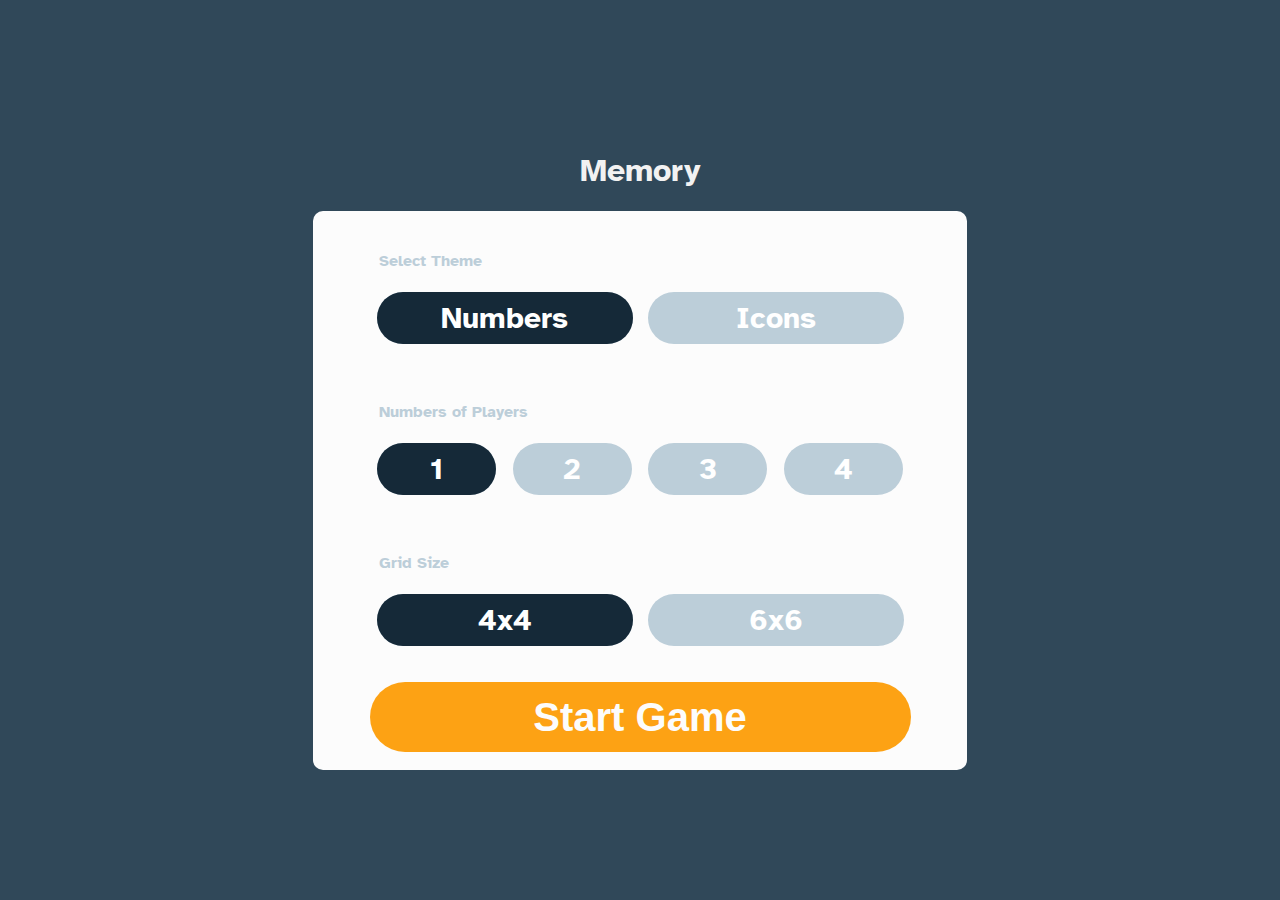
==== index.html @ b0ab828f "updated the resume button" ====
<!DOCTYPE html>
<html lang="en">
<head>
  <meta charset="UTF-8">
  <meta name="viewport" content="width=device-width, initial-scale=1.0">
  <link rel="stylesheet" href="./assets/style.css">
  <link rel="stylesheet" href="./assets/4x4solo.css">
  <link rel="icon" href="./assets/favicon-32x32.png">
  <link rel="preconnect" href="https://fonts.googleapis.com">
  <link rel="preconnect" href="https://fonts.gstatic.com" crossorigin>
  <link href="https://fonts.googleapis.com/css2?family=Atkinson+Hyperlegible:wght@400;700&family=Epilogue:ital,wght@0,400;0,500;0,600;0,700;0,800;1,400;1,500;1,600&family=IBM+Plex+Sans:wght@100;200;300;500;600;700&family=Roboto+Condensed:wght@300;400;700&family=Rubik:wght@300;400;500&display=swap" rel="stylesheet">
  <title>Memory Game</title>
</head>
<body>
  <h1>Memory</h1>
  <div class="main-container">
    <div class="card">
      <h4>Select Theme</h4>
      <div class="btn-container">
        <label class="radio-button theme">
          <input type="radio" id="numbers" checked name="theme">
          <div class="button-text">Numbers</div>
        </label>
        <label class="radio-button theme ">
          <input type="radio" id="icons" name="theme">
          <div class="button-text">Icons</div>
        </label>
      </div>
    </div>
    <div class="card">
      <h4>Numbers of Players</h4>
      <div class="btn-container">
      <label class="radio-button players">
        <input type="radio" id="1" checked name="player">
        <div class="button-text">1</div>
      </label>
      <label class="radio-button players">
        <input type="radio" id="2" name="player">
        <div class="button-text">2</div>
      </label>
      <label class="radio-button players">
        <input type="radio" id="3" name="player">
        <div class="button-text">3</div>
      </label>
      <label class="radio-button players">
        <input type="radio" id="4" name="player">
        <div class="button-text">4</div>
      </label>
      </div>
    </div>
    <div class="card">
      <h4>Grid Size</h4>
      <div class="btn-container">
        <label class="radio-button grid">
          <input type="radio" id="4x4" checked name="grid">
          <div class="button-text">4x4</div>
        </label>
        <label class="radio-button grid">
          <input type="radio" id="6x6" name="grid">
          <div class="button-text">6x6</div>
        </label>
      </div>
    </div>
      <button class="btn-start">Start Game</button>
  </div>
  <!-- <div id="myNav" class="overlay">
    <div class="overlay-content">
        <button class="restart" onclick=" restartGame(); console.log('hello');">Restart</button>
        <button class="new-game">New Game</button>
        <button class="resume">Resume Game</button>
    </div>
  </div> -->
  <!-- <span style="font-size:30px;cursor:pointer" onclick="openNav()">&#9776; open</span> -->
  
  <script src="script.js"></script>
</body>
</html>
---- assets/style.css ----
:root{
  /* primary colors */
  --primary-color1: #fda214;
  --primary-color2: #bcced9;
  --primary-color3: #152938;
  --primary-color4: #304859;

  /* neutral colors */
  --secondary-color1: #f2f2f2;
  --secondary-color2: #7191a5;
  --secondary-color3: #6395b8;
  --secondary-color4: #fcfcfc;

  /* font-family */

  --font-family:'Atkinson Hyperlegible';

}
body{
  margin: 0;
  display: flex;
  justify-content: center;
  align-items: center;
  flex-direction: column;
  color: var(--secondary-color1);
  background-color:var(--primary-color4) ;
  font-family: var(--font-family);
  height: 100vh;
}
.main-container{
  border-radius: 10px;
  background-color: var(--secondary-color4);
  width: 654px;
  height: 559px;
  display: flex;
  flex-direction: column;
  justify-content: space-around;
  align-items: center;
}

.card{
  width: 542px;
}
.card h4{
  color: var(--primary-color2);
  margin-left: 10px;
}
.btn-container{
  display: flex;
  justify-content: space-around;
  align-items: start;
}


input[type="radio"] {
  display: none;
}

.radio-button {
  display: inline-block;
  background-color:var(--primary-color2);
  color: #fff;
  border-radius: 50px;
  cursor: pointer;
  text-align: center;
  
}
.radio-button:hover{
  background-color: var(--secondary-color3);
}
.radio-button.theme{
  width: 256px;
  height: 52px;
}
.radio-button.players{
  width: 119px;
  height: 52px;
}
.radio-button.grid{
  width: 256px;
  height: 52px;
}


input[type="radio"]:checked + .button-text {
  background-color:var(--primary-color3);
  border-radius: 50px;
}

.button-text {
  display: flex;
  justify-content: center;
  align-items: center;
  flex-direction: column;
  height: 52px;
  font-size: 30px;
  font-weight:bold ;
}
.btn{
  border: none;
  border-radius: 50px;
  color: var(--secondary-color4);
}
.btn-start{
  border: none;
  border-radius: 50px;
  width: 541px;
  height: 70px;
  font-size: 40px;
  font-weight: bold;
  background-color: var(--primary-color1);
  color: var(--secondary-color4);
  cursor: pointer;
}
.btn.start:hover{
  background-color: #f8ac32
}
/* mobile size menu */
.overlay {
  height: 100vh;
  margin: auto 0;
  width: 0;
  display: none;
  position: fixed;
  display: flex;
  align-items: center;
  justify-content: center;
  z-index: 1;
  top: 0;
  left: 0;
  background-color: rgb(0,0,0);
  background-color: rgba(70, 68, 68, 0.9);
  overflow: hidden;
  /* transition: 0.5s; */
}

.overlay-content {
  /* background-color: red; */
  width: 327px;
  height: 250px;
  align-items: center;
  flex-direction: column;
  display: flex;
  justify-content: space-around;
  border-radius: 10px;
  background-color: var(--secondary-color1);
}
.overlay-content>button{
  width: 264px;
  height: 52px;
  font-size: 18px;
  font-weight: bold;
  border-radius: 50px;
  border: none;
  cursor: pointer;
 }
 .overlay-content>.restart{
  color: var(--secondary-color1);
  background-color: var(--primary-color1);
 }
 .overlay-content>.new-game , .resume{
  color: var(--primary-color3);
  background-color: var(--primary-color5);
 }
 .mobileBtn{
  width: 78px;
  height: 40px;
  border: none;
  border-radius: 50px;
  color: white;
  font-size: 16px;
  background-color: var(--primary-color1);
  display: none;
 }



 /* media queries */

 @media  only screen and (max-width:480px) {
  .main-container{
    width: 350px;
    height:450px;
  }
  .card{
    width: 320px;
  }
  .card h4{
    color: var(--primary-color2);
    margin-left: 10px;
    font-size: 18px;
  }
  .btn-container{
    display: flex;
    justify-content: space-between;
    align-items: start;
  }
  .radio-button.theme{
    width: 150px;
    height: 52px;
  }
  .radio-button.players{
    width: 70px;
    height: 52px;
  }
  .radio-button.grid{
    width: 150px;
    height: 52px;
  }
  .btn-start{
    width: 320px;
    height: 80px;
    padding: 20px 0;
    margin: 2rem 0;
    font-size: 20px;
   
  }
  .btn-restart, .btn-newGame{
    display: none;
  }
  .mobileBtn{
    display: block;
  }
  
 }
---- assets/4x4solo.css ----
:root{
  /* primary colors */
  --primary-color1: #fda214;
  --primary-color2: #bcced9;
  --primary-color3: #152938;
  --primary-color4: #304859;
  --primary-color5: #DFE7EC;

  /* neutral colors */
  --secondary-color1: #f2f2f2;
  --secondary-color2: #7191a5;
  --secondary-color3: #6395b8;
  --secondary-color4: #fcfcfc;

  /* font-family */

  --font-family:'Atkinson Hyperlegible';

}
.header{
  display: flex;
  align-items: center;
  width: 80%;
  height: 52px;
  justify-content: space-between;
  margin-top: 1rem;
  margin-bottom:2rem ;
  /* padding:2rem 15rem 2rem 15rem; */
}
.header h1{
  font-size: 40px;
  font-weight: bold;
  color: var(--primary-color3) !important
}


.btn-restart{
  border: none;
  border-radius: 50px;
  color: var(--secondary-color4);
  font-size: 20px;
  font-weight: bold;
  cursor: pointer;
  background-color: var(--primary-color1);
  width: 127px;
  height: 52px;
}
.btn-newGame{
  border: none;
  border-radius: 50px;
  color: var(--secondary-color4);
  font-size: 20px;
  font-weight: bold;
  cursor: pointer;
  background-color: var(--secondary-color1);
  color: var(--primary-color3);
  width:149px;
  height: 52px;
}
.grid-container{
  display: grid;
  grid-template-columns: repeat(4, 20%);
  /* grid-template-rows: repeat(4,20%); */
  align-items: center;
  justify-content: center;
  width: 600px;
  height: 550px;
}
.grid-container6x6{
  display: grid;
  grid-template-columns: repeat(6, 17%);
  grid-template-rows: repeat(6,17%);
  align-items: center;
  justify-content: center;
  width: 572px;
  height: 572px;
  margin-bottom: 1rem;
}


.flip-card {
  background-color: transparent;
  width: 100px;
  height: 100px;
  border-radius: 100%;
  perspective: 1000px; 
}

.flip-card6x6 {
  background-color: transparent;
  width: 80px;
  height: 80px;
  border-radius: 100%;
  perspective: 1000px; 
}


.flip-card-inner {
  position: relative;
  width: 100%;
  height: 100%;
  border-radius: 100%;
  text-align: center;
  transition: transform 0.8s;
  transform-style: preserve-3d;
}

.flip-card-front, .flip-card-back {
  position: absolute;
  width: 100%;
  height: 100%;
  border-radius: 100%;
  -webkit-backface-visibility: hidden; 
  backface-visibility: hidden;
}

.flip-card-front {
  background-color:var(--primary-color4);
}
.flip-card-front:hover{
  background-color: var(--secondary-color2);
}

.flip-card-back {
  background-color:var(--primary-color2);
  color: white;
  transform: rotateY(180deg);
  font-size: 25px;
  display: flex;
  justify-content: center;
  align-items: center;

}
.bot-nav{
  display: flex;
  align-items: center;
  justify-content: space-between;
  width: 450px;
  margin-top: 1rem;
}
.bot-nav h5{
  color: var(--secondary-color3);
  font-size: 18px;
  font-family: var(--font-family);
}
.bot-nav6x6{
  display: flex;
  align-items: center;
  justify-content: space-between;
  width: 540px;
  margin-top: 0.7rem;
  /* margin-bottom: rem; */
}
.bot-nav6x6 h5{
  color: var(--secondary-color3);
  font-size: 18px;
  font-family: var(--font-family);
}
.move-container,.time-container{
  display: flex;
  align-items: center;
  justify-content:space-around ;
  width: 200px;
  height: 72px;
  background-color: var(--primary-color2);
  border-radius: 10px;
  
}
.move-container6x6,.time-container6x6{
  display: flex;
  align-items: center;
  justify-content:space-between ;
  width: 200px;
  height: 72px;
  background-color: var(--primary-color2);
  border-radius: 10px;
  padding: 0 1rem 0 1rem;
  
}
.move-container p,.time-container label{
  color: var(--primary-color3);
  font-size: 32px;
  font-weight: bold;
}
.move-container6x6 p,.time-container6x6 label{
  color: var(--primary-color3);
  font-size: 32px;
  font-weight: bold;
}

.popup {
  position: fixed;
  z-index: 1;
  left: 0;
  top: 0;
  width: 100%;
  height: 100%;
  overflow: auto;
  background-color: rgba(0, 0, 0, 0.4);
  display: none;
}
.popup-content {
  background-color:var(--secondary-color1);
  margin: 5rem auto;
  padding: 20px;
  width: 654px;
  height: 510px;
  font-weight: bolder;
  color: black;
  display: flex;
  justify-content: space-around;
  align-items: center;
  flex-direction: column;
  border-radius: 20px;
  /* display: flex; */
}
.scores{
  width: 542px;
  height: 160px;
  display: flex;
  flex-direction: column;
  justify-content: space-between;
}
.show{
  display: block;
}
.timeBox,.movesBox{
  display: flex;
  align-items: center;
  justify-content:space-between;
  width: 100%;
  height: 72px;
  /* border: 1px solid red; */
  background-color: var(--primary-color5);
  border-radius: 10px;
}
.timeBox>h4,.movesBox>h4{
 margin-left: 3rem;
 color: var(--secondary-color3);
 font-size: 18px;
 font-weight: bold;
}
.timeBox>p,.movesBox>p{
  margin-right: 3rem;
  color: var(--primary-color3);
  font-size: 30px;
  font-weight: bold;
 }
 .popBtn{
  width: 542px;
  height: 52px;
  display: flex;
  justify-content: space-around;
  margin-top: 2rem;
 }
 .popBtn>button{
  width: 264px;
  height: 52px;
  font-size: 20px;
  font-weight: bold;
  border-radius: 50px;
  border: none;
  cursor: pointer;
 }
 .popBtn>.restart{
  color: var(--secondary-color1);
  background-color: var(--primary-color1);
 }
 .popBtn>.new-game{
  background-color: var(--primary-color5);
 }
 .top-note{
  display: flex;
  align-items: center;
  justify-content: center;
  flex-direction: column;
  height:60px;
  /* border: 1px solid red; */
 }
 .top-note h2{
  font-size: 35px;
  height: 10px;
  font-weight: bold;
  position: relative;
  color: var(--primary-color3);
  /* top: -2rem; */
 }
 .top-note p{
  position: relative;
  height: 10px;
  font-size: 18px;
  color: var(--secondary-color3);
  /* top: -3rem; */
 }

 /* multi-player */
 .playerContainer{
  display: flex;
  flex-direction: column;
  justify-content: center;
  align-items: center;
 }
 .playerContainer p{
  font-size: 14px;
  letter-spacing: 5px;
  font-weight: bold;
  color: var(--primary-color3);
  /* display: none; */
 }
 .pair-nav{
  display: flex;
  align-items: center;
  justify-content: space-between;
  /* width: 450px; */
  margin-top: 1rem;
}
.pair-nav h5{
  color: var(--secondary-color3);
  font-size: 18px;
  font-family: var(--font-family);
}
.pair-container{
  display: flex;
  align-items: center;
  justify-content:space-between;
  margin: 0 2rem 0 2rem;
  padding: 0 1rem 0 1rem;
  width: 200px;
  height: 72px;
  background-color: var(--primary-color2);
  border-radius: 10px;
  
}
.pair-container h5{
  font-size: 18px;
  font-weight: bold;
}
.sm-screen{
  display: none;
}
.pair-container p{
  font-size: 30px;
  font-weight: bold;
  color: var(--primary-color3);
}
.currentTurn{
  display: none;
}
/* Multiplayer */
.Multi-popup-content {
  background-color:var(--secondary-color1);
  margin: 10rem auto;
  padding: 20px;
  width: 654px;
  height: 702px;
  font-weight: bolder;
  color: black;
  display: flex;
  justify-content: space-around;
  align-items: center;
  flex-direction: column;
  border-radius: 20px;
}

.multiPlayerScores{
  width: 542px;
  height: 20px;
  display: flex;
  flex-direction: column;
  /* justify-content: space-between; */
  /* display: flex; */
  /* flex-direction: column; */
  justify-content: center;
  align-items: center;
}
/* .show{
  display: block;
} */
.player_score{
  display: flex;
  align-items: center;
  justify-content:space-between;
  width: 100%;
  height: 72px;
  /* border: 1px solid red; */
  background-color: var(--primary-color5);
  border-radius: 10px;
}
.player_score>h4{
 margin-left: 3rem;
 color: var(--secondary-color3);
 font-size: 18px;
 font-weight: bold;
}
.player_score>p{
  margin-right: 3rem;
  color: var(--primary-color3);
  font-size: 30px;
  font-weight: bold;
 }

 /* media queries */

@media  only screen and (max-width:480px) {
  .grid-container{
    grid-template-columns: repeat(4, 25%);
    width: 350px;
    height: 350px;
  }
  .grid-container6x6{
    display: grid;
    grid-template-columns: repeat(6, 17%);
    grid-template-rows: repeat(6,17%);
    align-items: center;
    justify-content: center;
    width: 350px;
    height: 350px;
    margin-bottom: 1rem;
  }
  .flip-card {
    width: 72px;
    height: 72px;
  }
  .flip-card6x6 {
    width: 50px;
    height: 50px;

  }
  .flip-card6x6 h1{
    font-size: 25px;
  }
  .bot-nav{
    width: 327px;
  }
  .bot-nav6x6{
    width: 350px;
  }
  .move-container,.time-container{
    display: flex;
    align-items: center;
    flex-direction: column;
    width: 150px;
    height: 80px;

  }
  .move-container6x6,.time-container6x6{
    display: flex;
    align-items: center;
    flex-direction: column;
    justify-content: space-around;
    width: 120px;
    height: 80px;
    
  }
  .bot-nav h5{
    margin: 0;
  }
  .bot-nav6x6 h5{
    margin: 0;
    }
  .move-container p,.time-container label{
    color: var(--primary-color3);
    font-size: 32px;
    font-weight: bold;
    margin: 0;
  }
  .move-container6x6 p,.time-container6x6 label{
    color: var(--primary-color3);
    font-size: 32px;
    font-weight: bold;
    margin: 0;
  }
  .popup{
    display: flex;
    align-items: center;
    justify-content: center;
    margin: 0;
    height: 100vh;
  }
  .popup-content {
    padding: 20px;
    width: 327px;
    height: 390px;
    /* margin: 0; */
  }
  .scores{
    width: 300px;
    height: 150px;
    display: flex;
    /* align-items: center; */
    justify-content: space-around;

  }
  .timeBox,.movesBox{
    /* margin: 0; */
    justify-content: space-around;
    height: 60px;
  }
  .timeBox>h4,.movesBox>h4{
    margin:0;
    color: var(--secondary-color3);
    font-size: 16px;
    font-weight: bold;
    }
    .timeBox>p,.movesBox>p{
      margin:0;
      color: var(--primary-color3);
      font-size: 18px;
      font-weight: bold;
    }
    .popBtn{
      margin: 0;
      width: 300px;
      height: 120px;
      display: flex;
      flex-direction: column;
      justify-content: space-between;
      }
      .popBtn>button{
      width: 100%;
      height: 55px;
      font-size: 20px;
      font-weight: bold;
      border-radius: 50px;
      border: none;
      cursor: pointer;
      }
    

  /* multi-player */
  .pair-nav{
  display: flex;
  align-items: center;
  justify-content: space-evenly;
  width: 350px;
  margin-top: 5rem;
  }
  .playerContainer{
  width: 70px;
  height: 70px;
  display: flex;
  flex-direction:row;
  justify-content:center;
  align-items: center;
  }
  .playerContainer p{
  font-size: 20px;
  /* display: none; */
  }

  .playerContainer h5{
  font-size: 20px;
  }
  .pair-container{
    display: flex;
    align-items: center;
    justify-content:center;
    flex-direction: column;
    margin: 0 2rem 0 2rem;
    padding: 0 1rem 0 1rem;
    width: 100%;
    height: 70px;
    background-color: var(--primary-color2);
    border-radius: 10px;
    
  }
  .lg-screen{
  display: none;
  }
  .sm-screen{
  display: block;
  margin: 1.5rem 0 0 0;
  padding: 0;
  }

  /* Multiplayer */
  .Multi-popup-content {
  width: 327px;
  height: 488px;
  }

  .multiPlayerScores{
  width: 279px;
  display: flex;
  flex-direction: column;
  justify-content: center;
  align-items: center;
  }
  .player_score{
  display: flex;
  align-items: center;
  justify-content:none;
  width: 300px;
  height: 72px;
  }
  .player_score>h4{
  margin: 0 0 0 1rem;
  color: var(--secondary-color3);
  font-size: 18px;
  font-weight: bold;
  }
  .player_score>p{
    margin: 0 1rem 0 0;
    color: var(--primary-color3);
    font-size: 30px;
    font-weight: bold;
  }
  .pairMatch{
    font-size: 70px;
  }
 }
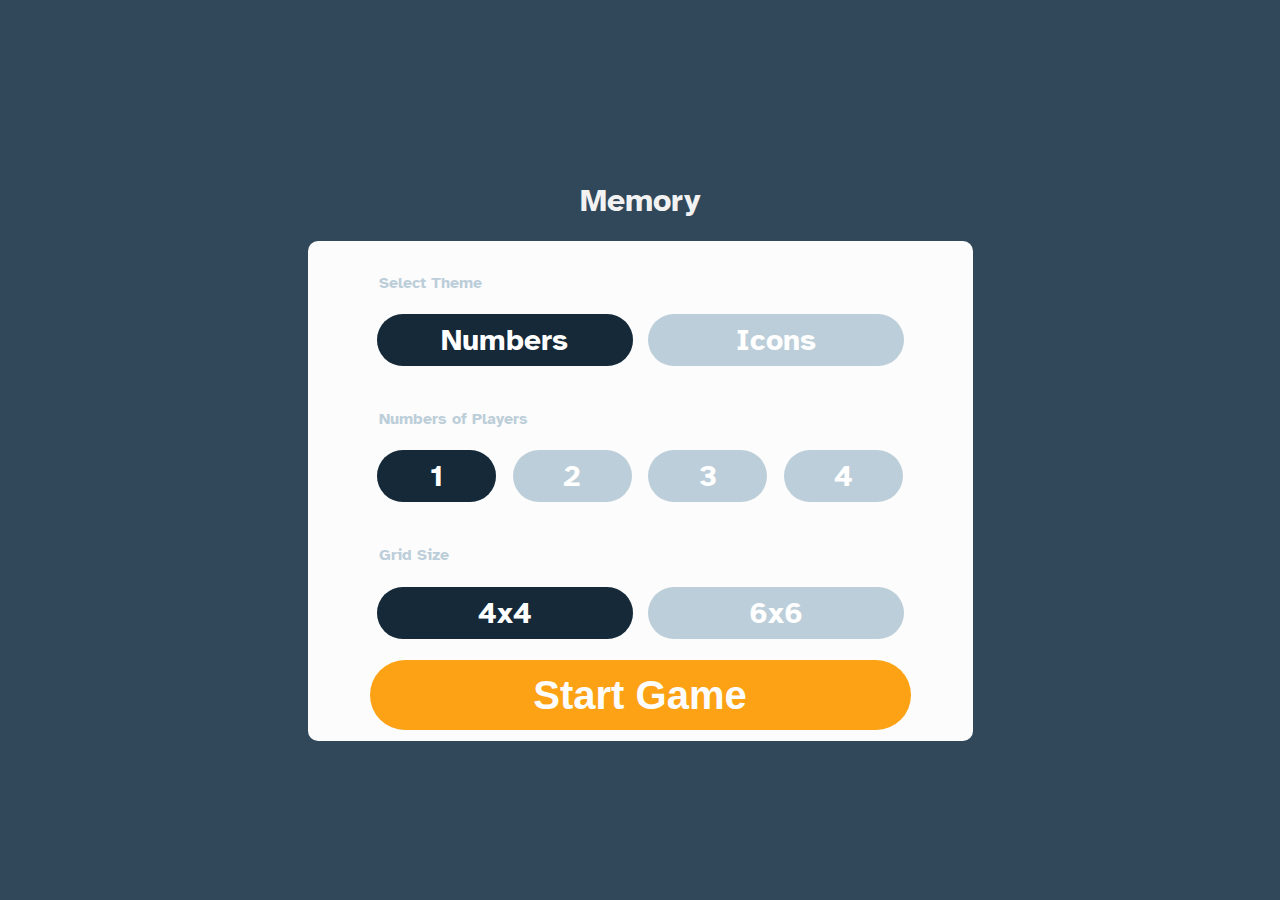
==== commit 51ad831e: "updated and clean the script files.minimize e func" ====
--- a/index.html
+++ b/index.html
@@ -65,7 +65,7 @@
   </div>
   <!-- <div id="myNav" class="overlay">
     <div class="overlay-content">
-        <button class="restart" onclick=" restartGame(); console.log('hello');">Restart</button>
+        <button class="restart" onclick=" restartGame(); console.log('hello');">Recstart</button>
         <button class="new-game">New Game</button>
         <button class="resume">Resume Game</button>
     </div>
--- a/assets/style.css
+++ b/assets/style.css
@@ -30,8 +30,9 @@
 .main-container{
   border-radius: 10px;
   background-color: var(--secondary-color4);
-  width: 654px;
-  height: 559px;
+  width: 45%;
+  width: 665px;
+  height: 500px;
   display: flex;
   flex-direction: column;
   justify-content: space-around;
--- a/assets/4x4solo.css
+++ b/assets/4x4solo.css
@@ -21,6 +21,7 @@
   display: flex;
   align-items: center;
   width: 80%;
+  max-width: 750px;
   height: 52px;
   justify-content: space-between;
   margin-top: 1rem;
